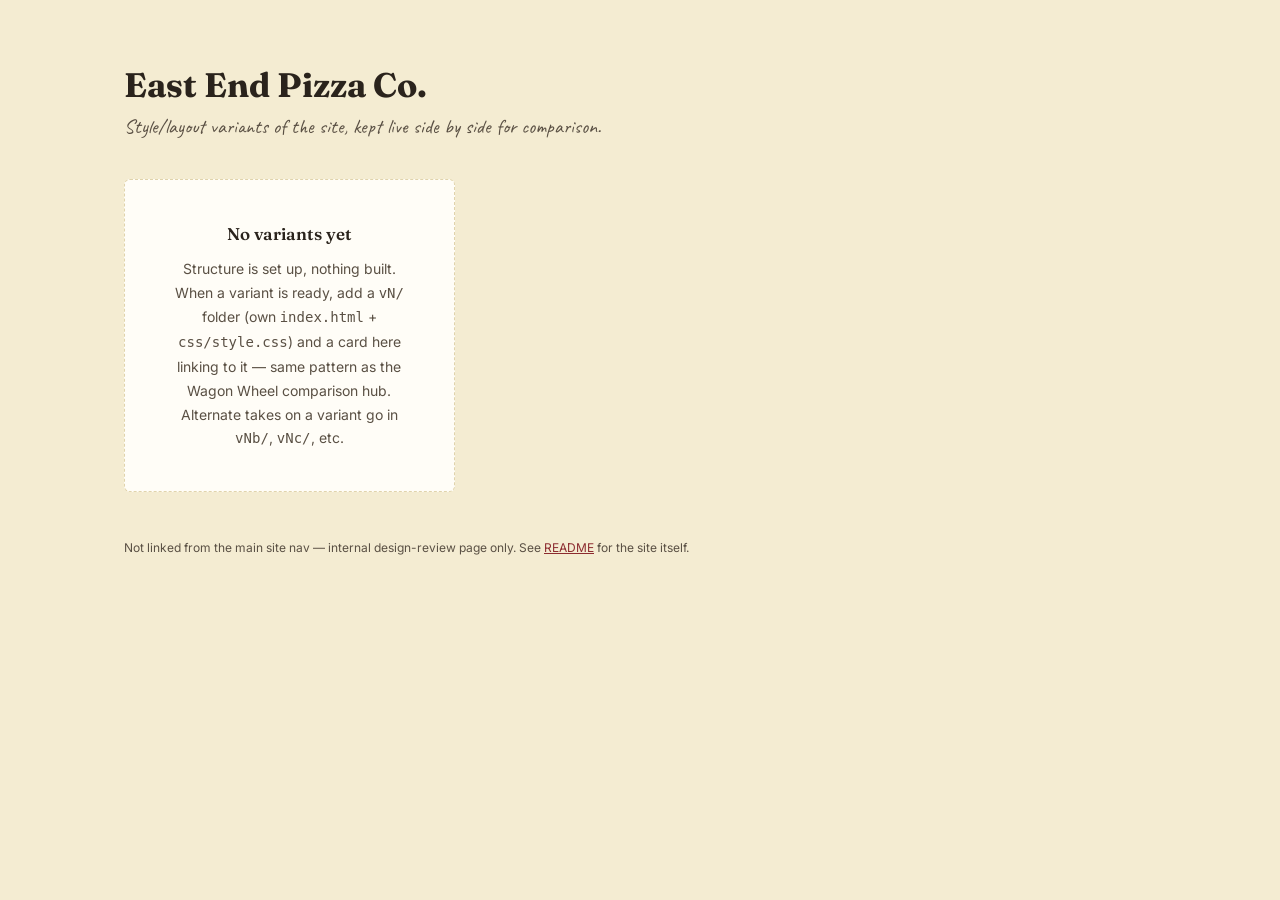
==== styles/index.html @ be27676e "Add empty style-variants comparison hub structure Mirrors the Wagon Wheel static-site pattern: vN/ (" ====
<!doctype html>
<html lang="en">
<head>
<meta charset="utf-8" />
<meta name="viewport" content="width=device-width, initial-scale=1" />
<title>East End Pizza Co. — Style Comparison</title>
<meta name="robots" content="noindex, nofollow">
<link href="https://fonts.googleapis.com/css2?family=Fraunces:ital,wght@0,600;0,700;1,500&family=Caveat:wght@600&family=Inter:wght@400;500;600&display=swap" rel="stylesheet" />
<style>
  :root{ --bg:#f4ecd2; --panel:#fffdf7; --line:#e0d3ac; --red:#8c2b2f; --green:#4f5c40; --gold:#d9a441; --ink:#2a231c; --dim:#5a5044; --radius:6px; }
  *{box-sizing:border-box;}
  body{margin:0; background:var(--bg); color:var(--ink); font-family:'Inter', sans-serif; min-height:100vh;}
  .wrap{max-width:1080px; margin:0 auto; padding:64px 24px;}
  h1{font-family:'Fraunces', serif; font-weight:700; font-size:34px; margin:0 0 8px;}
  .sub{color:var(--dim); font-family:'Caveat', cursive; font-size:20px; margin:0 0 40px;}
  .variants{display:grid; grid-template-columns:1fr 1fr 1fr; gap:20px;}
  @media(max-width:860px){.variants{grid-template-columns:1fr 1fr;}}
  @media(max-width:560px){.variants{grid-template-columns:1fr;}}
  .empty{
    background:var(--panel); border:1px dashed var(--line); border-radius:var(--radius);
    padding:40px; text-align:center; color:var(--dim); font-size:14px; line-height:1.7;
  }
  .empty strong{color:var(--ink); font-family:'Fraunces', serif; font-weight:600; display:block; font-size:17px; margin-bottom:8px;}
  .card{
    display:block; background:var(--panel); border:1px solid var(--line); border-radius:var(--radius);
    padding:24px; transition:border-color 0.15s;
  }
  .card:hover{border-color:var(--gold);}
  .card-link{display:block; text-decoration:none; color:inherit;}
  .card .tag{font-family:'Inter',monospace; font-size:11px; text-transform:uppercase; letter-spacing:0.08em; color:var(--red); margin-bottom:8px; font-weight:600;}
  .card h2{font-size:20px; margin:0 0 8px; font-family:'Fraunces',serif; font-weight:600;}
  .card p{margin:0; font-size:13.5px; color:var(--dim); line-height:1.6;}
  .swatch-row{display:flex; gap:6px; margin-top:16px;}
  .swatch{width:20px; height:20px; border-radius:50%; border:1px solid rgba(0,0,0,0.1);}
  .alts{display:flex; align-items:center; gap:8px; margin-top:16px; padding-top:16px; border-top:1px solid var(--line); flex-wrap:wrap;}
  .alts .alts-label{font-size:10px; text-transform:uppercase; letter-spacing:0.06em; color:var(--dim); margin-right:2px;}
  .alt-chip{font-size:11px; text-transform:uppercase; letter-spacing:0.04em; color:var(--dim); background:var(--bg); border:1px solid var(--line); border-radius:100px; padding:5px 11px; text-decoration:none;}
  .alt-chip:hover{color:var(--red); border-color:var(--red);}
  footer{margin-top:48px; font-size:12px; color:var(--dim);}
  footer a{color:var(--red);}
</style>
</head>
<body>
<div class="wrap">
  <h1>East End Pizza Co.</h1>
  <p class="sub">Style/layout variants of the site, kept live side by side for comparison.</p>

  <div class="variants">
    <div class="empty">
      <strong>No variants yet</strong>
      Structure is set up, nothing built. When a variant is ready, add a
      <code>vN/</code> folder (own <code>index.html</code> + <code>css/style.css</code>)
      and a card here linking to it — same pattern as the Wagon Wheel comparison hub.
      Alternate takes on a variant go in <code>vNb/</code>, <code>vNc/</code>, etc.
    </div>
  </div>

  <footer>Not linked from the main site nav — internal design-review page only. See <a href="../README.md">README</a> for the site itself.</footer>
</div>
</body>
</html>
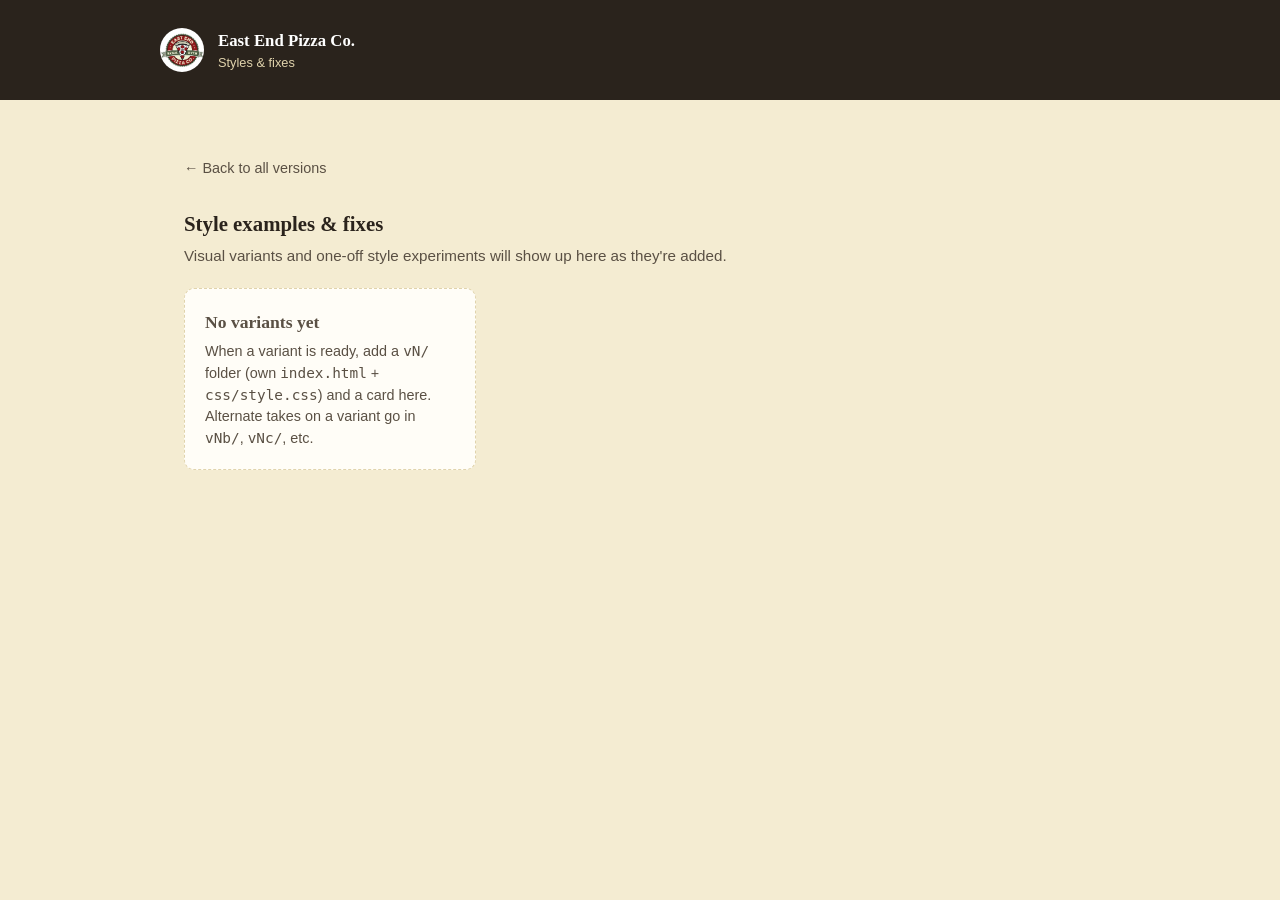
==== commit c8efbd51: "Restructure into a demo hub: root landing page, v1 build, styles section Root now mirrors the Royal " ====
--- a/styles/index.html
+++ b/styles/index.html
@@ -1,61 +1,37 @@
-<!doctype html>
+<!DOCTYPE html>
 <html lang="en">
 <head>
-<meta charset="utf-8" />
-<meta name="viewport" content="width=device-width, initial-scale=1" />
-<title>East End Pizza Co. — Style Comparison</title>
+<meta charset="UTF-8">
+<meta name="viewport" content="width=device-width, initial-scale=1.0">
+<title>East End Pizza Co. — Styles &amp; Fixes</title>
 <meta name="robots" content="noindex, nofollow">
-<link href="https://fonts.googleapis.com/css2?family=Fraunces:ital,wght@0,600;0,700;1,500&family=Caveat:wght@600&family=Inter:wght@400;500;600&display=swap" rel="stylesheet" />
-<style>
-  :root{ --bg:#f4ecd2; --panel:#fffdf7; --line:#e0d3ac; --red:#8c2b2f; --green:#4f5c40; --gold:#d9a441; --ink:#2a231c; --dim:#5a5044; --radius:6px; }
-  *{box-sizing:border-box;}
-  body{margin:0; background:var(--bg); color:var(--ink); font-family:'Inter', sans-serif; min-height:100vh;}
-  .wrap{max-width:1080px; margin:0 auto; padding:64px 24px;}
-  h1{font-family:'Fraunces', serif; font-weight:700; font-size:34px; margin:0 0 8px;}
-  .sub{color:var(--dim); font-family:'Caveat', cursive; font-size:20px; margin:0 0 40px;}
-  .variants{display:grid; grid-template-columns:1fr 1fr 1fr; gap:20px;}
-  @media(max-width:860px){.variants{grid-template-columns:1fr 1fr;}}
-  @media(max-width:560px){.variants{grid-template-columns:1fr;}}
-  .empty{
-    background:var(--panel); border:1px dashed var(--line); border-radius:var(--radius);
-    padding:40px; text-align:center; color:var(--dim); font-size:14px; line-height:1.7;
-  }
-  .empty strong{color:var(--ink); font-family:'Fraunces', serif; font-weight:600; display:block; font-size:17px; margin-bottom:8px;}
-  .card{
-    display:block; background:var(--panel); border:1px solid var(--line); border-radius:var(--radius);
-    padding:24px; transition:border-color 0.15s;
-  }
-  .card:hover{border-color:var(--gold);}
-  .card-link{display:block; text-decoration:none; color:inherit;}
-  .card .tag{font-family:'Inter',monospace; font-size:11px; text-transform:uppercase; letter-spacing:0.08em; color:var(--red); margin-bottom:8px; font-weight:600;}
-  .card h2{font-size:20px; margin:0 0 8px; font-family:'Fraunces',serif; font-weight:600;}
-  .card p{margin:0; font-size:13.5px; color:var(--dim); line-height:1.6;}
-  .swatch-row{display:flex; gap:6px; margin-top:16px;}
-  .swatch{width:20px; height:20px; border-radius:50%; border:1px solid rgba(0,0,0,0.1);}
-  .alts{display:flex; align-items:center; gap:8px; margin-top:16px; padding-top:16px; border-top:1px solid var(--line); flex-wrap:wrap;}
-  .alts .alts-label{font-size:10px; text-transform:uppercase; letter-spacing:0.06em; color:var(--dim); margin-right:2px;}
-  .alt-chip{font-size:11px; text-transform:uppercase; letter-spacing:0.04em; color:var(--dim); background:var(--bg); border:1px solid var(--line); border-radius:100px; padding:5px 11px; text-decoration:none;}
-  .alt-chip:hover{color:var(--red); border-color:var(--red);}
-  footer{margin-top:48px; font-size:12px; color:var(--dim);}
-  footer a{color:var(--red);}
-</style>
+<link rel="stylesheet" href="../css/hub.css">
 </head>
 <body>
-<div class="wrap">
-  <h1>East End Pizza Co.</h1>
-  <p class="sub">Style/layout variants of the site, kept live side by side for comparison.</p>
 
-  <div class="variants">
-    <div class="empty">
-      <strong>No variants yet</strong>
-      Structure is set up, nothing built. When a variant is ready, add a
-      <code>vN/</code> folder (own <code>index.html</code> + <code>css/style.css</code>)
-      and a card here linking to it — same pattern as the Wagon Wheel comparison hub.
-      Alternate takes on a variant go in <code>vNb/</code>, <code>vNc/</code>, etc.
+<header class="hub-header">
+  <div class="brand">
+    <img src="../v1/assets/img/logo.jpg" alt="East End Pizza Co.">
+    <div class="brand-text">
+      <strong>East End Pizza Co.</strong>
+      <span>Styles &amp; fixes</span>
     </div>
   </div>
+</header>
 
-  <footer>Not linked from the main site nav — internal design-review page only. See <a href="../README.md">README</a> for the site itself.</footer>
-</div>
+<main>
+  <a class="back-link" href="../">&larr; Back to all versions</a>
+  <section class="hub-section">
+    <h2>Style examples &amp; fixes</h2>
+    <p class="section-note">Visual variants and one-off style experiments will show up here as they're added.</p>
+    <div class="hub-grid">
+      <div class="hub-card empty">
+        <h3>No variants yet</h3>
+        <p>When a variant is ready, add a <code>vN/</code> folder (own <code>index.html</code> + <code>css/style.css</code>) and a card here. Alternate takes on a variant go in <code>vNb/</code>, <code>vNc/</code>, etc.</p>
+      </div>
+    </div>
+  </section>
+</main>
+
 </body>
 </html>
--- a/css/hub.css
+++ b/css/hub.css
@@ -0,0 +1,121 @@
+:root {
+  --ink: #2a231c;
+  --red: #8c2b2f;
+  --red-dark: #6e2124;
+  --green: #4f5c40;
+  --cream: #f4ecd2;
+  --cream-2: #fffdf7;
+  --tan: #e0d3ac;
+  --muted: #5a5044;
+  --font: "Inter", -apple-system, BlinkMacSystemFont, "Segoe UI", sans-serif;
+  --font-head: "Fraunces", serif;
+}
+
+* { box-sizing: border-box; margin: 0; padding: 0; }
+
+body {
+  font-family: var(--font);
+  background: var(--cream);
+  color: var(--ink);
+  line-height: 1.5;
+}
+
+.hub-header {
+  background: var(--ink);
+  padding: 28px 24px;
+}
+
+.hub-header .brand {
+  display: flex;
+  align-items: center;
+  gap: 14px;
+  max-width: 960px;
+  margin: 0 auto;
+}
+
+.hub-header img { height: 44px; width: 44px; border-radius: 50%; object-fit: cover; }
+
+.hub-header .brand-text { color: var(--tan); font-family: var(--font-head); }
+.hub-header .brand-text strong { display: block; font-size: 1.05rem; color: #fff; }
+.hub-header .brand-text span { display: block; font-size: 0.8rem; font-family: var(--font); }
+
+main {
+  max-width: 960px;
+  margin: 0 auto;
+  padding: 56px 24px 80px;
+}
+
+main > p.intro {
+  color: var(--muted);
+  max-width: 620px;
+  margin-bottom: 48px;
+  font-size: 1.05rem;
+}
+
+.hub-section { margin-bottom: 48px; }
+
+.hub-section h2 {
+  font-family: var(--font-head);
+  font-size: 1.3rem;
+  margin-bottom: 6px;
+}
+
+.hub-section .section-note {
+  color: var(--muted);
+  font-size: 0.95rem;
+  margin-bottom: 20px;
+}
+
+.hub-grid {
+  display: grid;
+  grid-template-columns: repeat(auto-fill, minmax(240px, 1fr));
+  gap: 18px;
+}
+
+.hub-card {
+  display: block;
+  background: var(--cream-2);
+  border: 1px solid var(--tan);
+  border-radius: 10px;
+  padding: 20px;
+  text-decoration: none;
+  color: var(--ink);
+  transition: border-color 0.15s, transform 0.15s;
+}
+
+.hub-card:hover {
+  border-color: var(--red);
+  transform: translateY(-2px);
+}
+
+.hub-card .tag {
+  display: inline-block;
+  font-size: 0.72rem;
+  font-weight: 700;
+  letter-spacing: 0.04em;
+  text-transform: uppercase;
+  color: var(--red);
+  background: var(--cream);
+  border-radius: 999px;
+  padding: 3px 10px;
+  margin-bottom: 10px;
+}
+
+.hub-card h3 { font-family: var(--font-head); font-size: 1.1rem; margin-bottom: 6px; }
+.hub-card p { color: var(--muted); font-size: 0.9rem; }
+.hub-card .go { display: inline-block; margin-top: 12px; font-size: 0.85rem; color: var(--red); font-weight: 600; }
+
+.hub-card.empty {
+  border-style: dashed;
+  color: var(--muted);
+}
+.hub-card.empty:hover { transform: none; border-color: var(--tan); }
+
+.back-link {
+  display: inline-block;
+  margin-bottom: 28px;
+  color: var(--muted);
+  text-decoration: none;
+  font-size: 0.9rem;
+}
+.back-link:hover { color: var(--ink); }
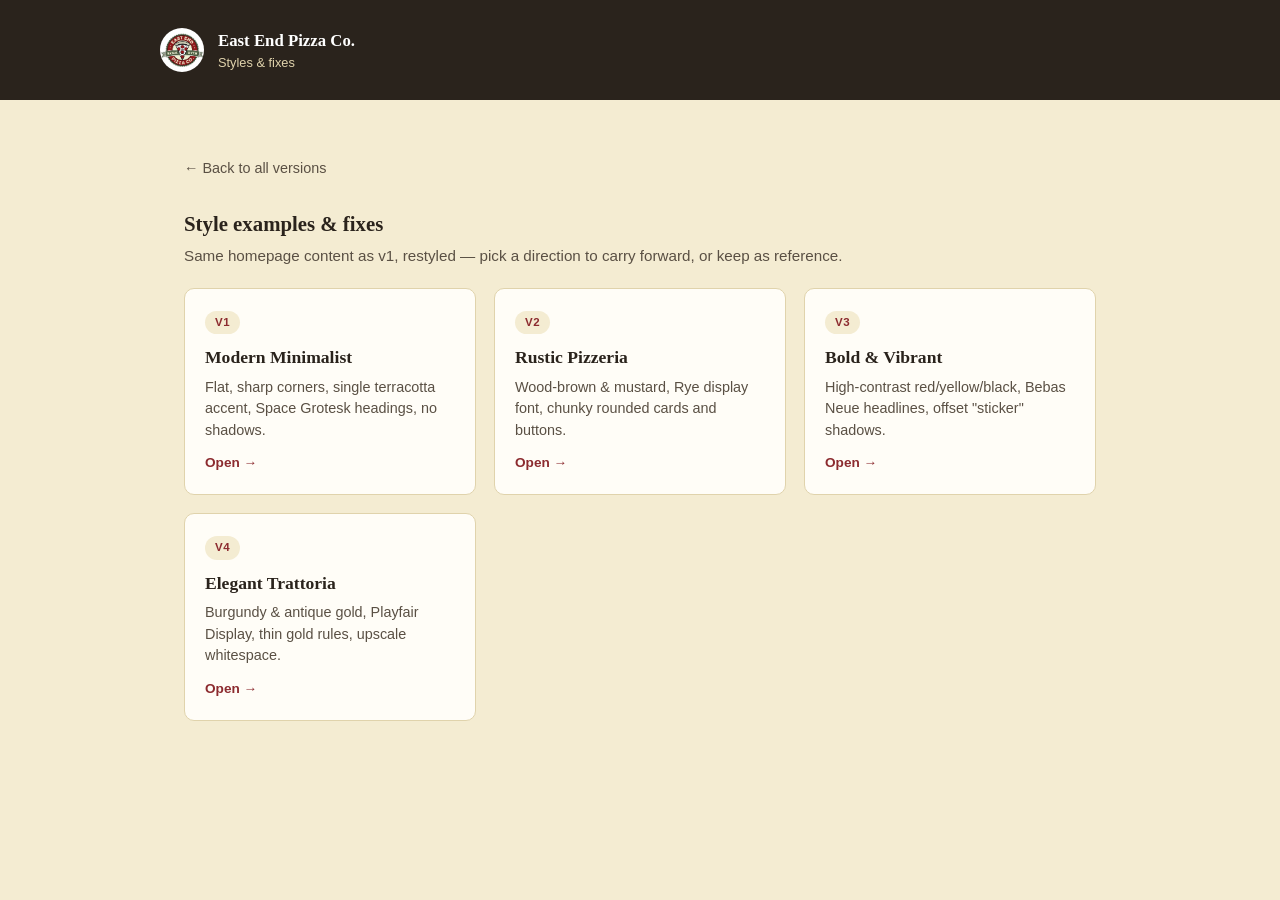
==== commit 244ab22e: "Add four style variants to the styles hub Same v1 homepage content, restyled via CSS custom-property" ====
--- a/styles/index.html
+++ b/styles/index.html
@@ -23,12 +23,32 @@
   <a class="back-link" href="../">&larr; Back to all versions</a>
   <section class="hub-section">
     <h2>Style examples &amp; fixes</h2>
-    <p class="section-note">Visual variants and one-off style experiments will show up here as they're added.</p>
+    <p class="section-note">Same homepage content as v1, restyled — pick a direction to carry forward, or keep as reference.</p>
     <div class="hub-grid">
-      <div class="hub-card empty">
-        <h3>No variants yet</h3>
-        <p>When a variant is ready, add a <code>vN/</code> folder (own <code>index.html</code> + <code>css/style.css</code>) and a card here. Alternate takes on a variant go in <code>vNb/</code>, <code>vNc/</code>, etc.</p>
-      </div>
+      <a class="hub-card" href="v1/">
+        <span class="tag">v1</span>
+        <h3>Modern Minimalist</h3>
+        <p>Flat, sharp corners, single terracotta accent, Space Grotesk headings, no shadows.</p>
+        <span class="go">Open &rarr;</span>
+      </a>
+      <a class="hub-card" href="v2/">
+        <span class="tag">v2</span>
+        <h3>Rustic Pizzeria</h3>
+        <p>Wood-brown &amp; mustard, Rye display font, chunky rounded cards and buttons.</p>
+        <span class="go">Open &rarr;</span>
+      </a>
+      <a class="hub-card" href="v3/">
+        <span class="tag">v3</span>
+        <h3>Bold &amp; Vibrant</h3>
+        <p>High-contrast red/yellow/black, Bebas Neue headlines, offset "sticker" shadows.</p>
+        <span class="go">Open &rarr;</span>
+      </a>
+      <a class="hub-card" href="v4/">
+        <span class="tag">v4</span>
+        <h3>Elegant Trattoria</h3>
+        <p>Burgundy &amp; antique gold, Playfair Display, thin gold rules, upscale whitespace.</p>
+        <span class="go">Open &rarr;</span>
+      </a>
     </div>
   </section>
 </main>
